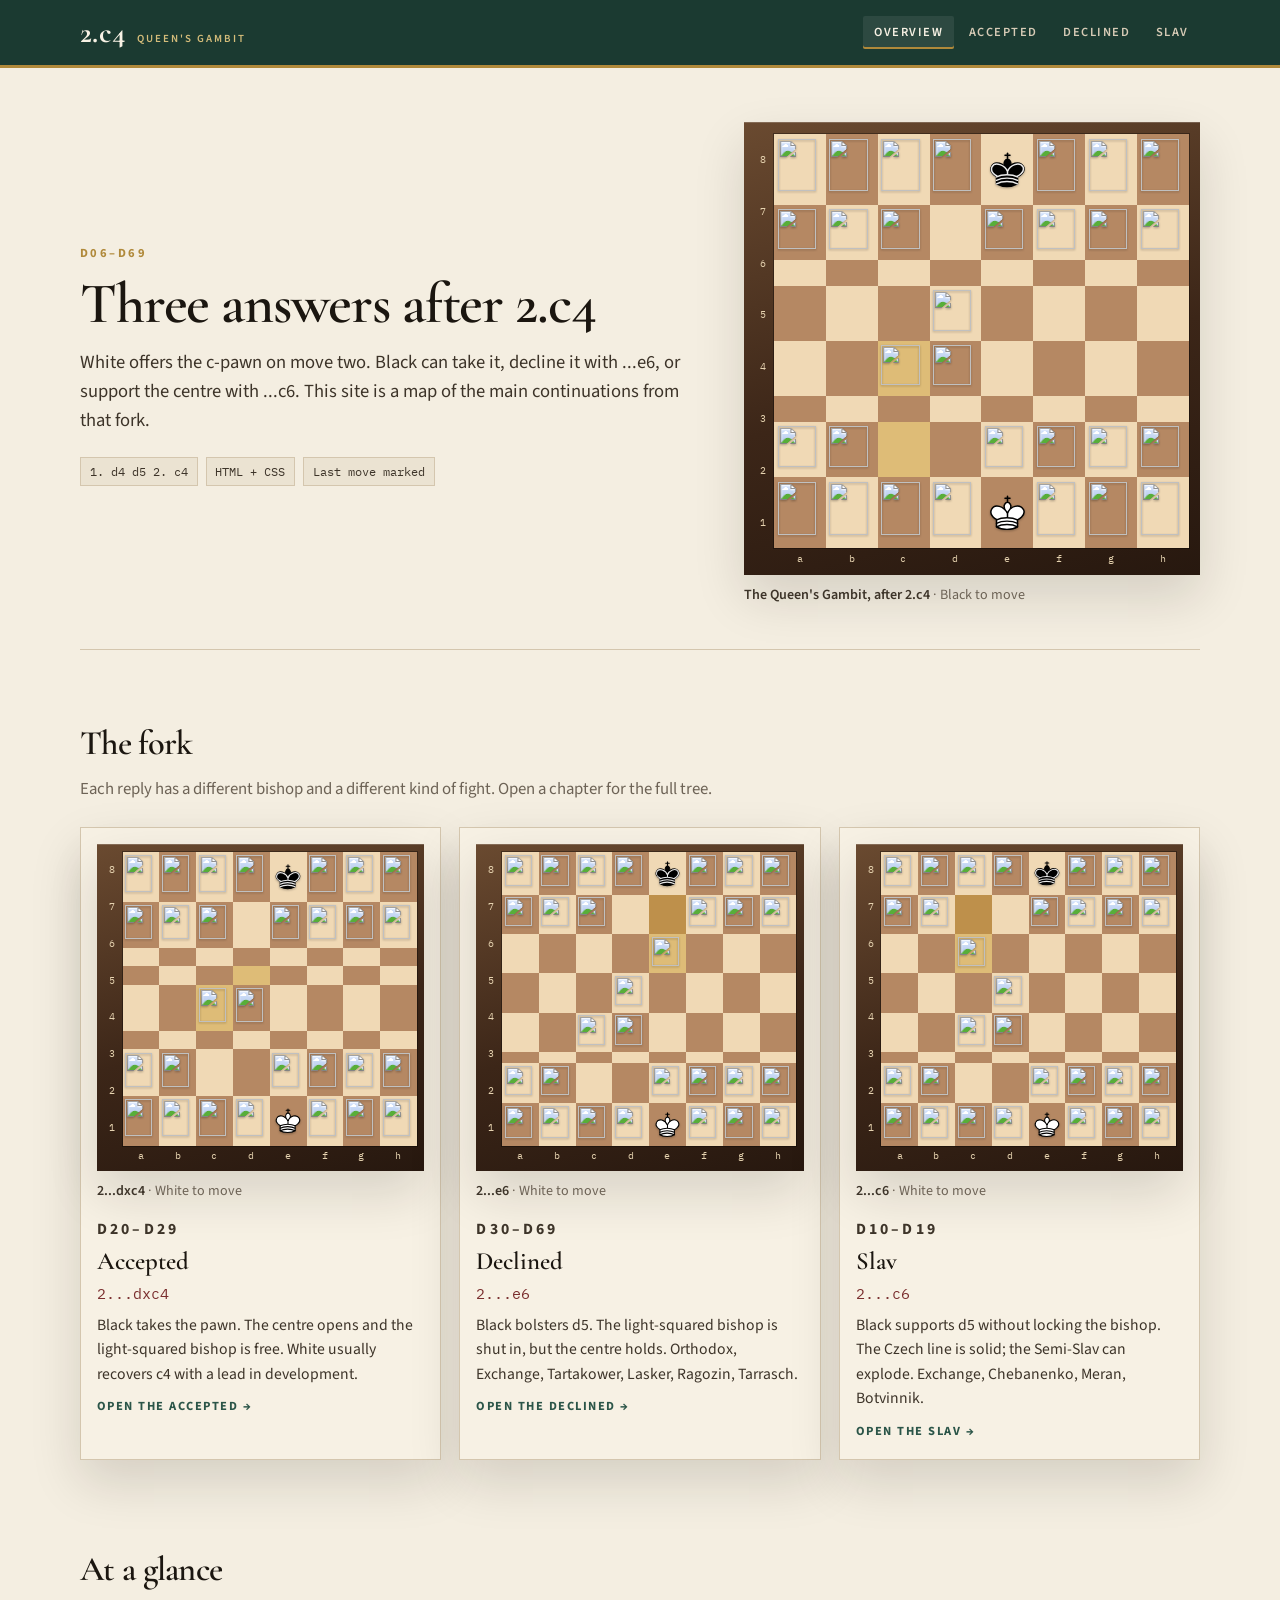
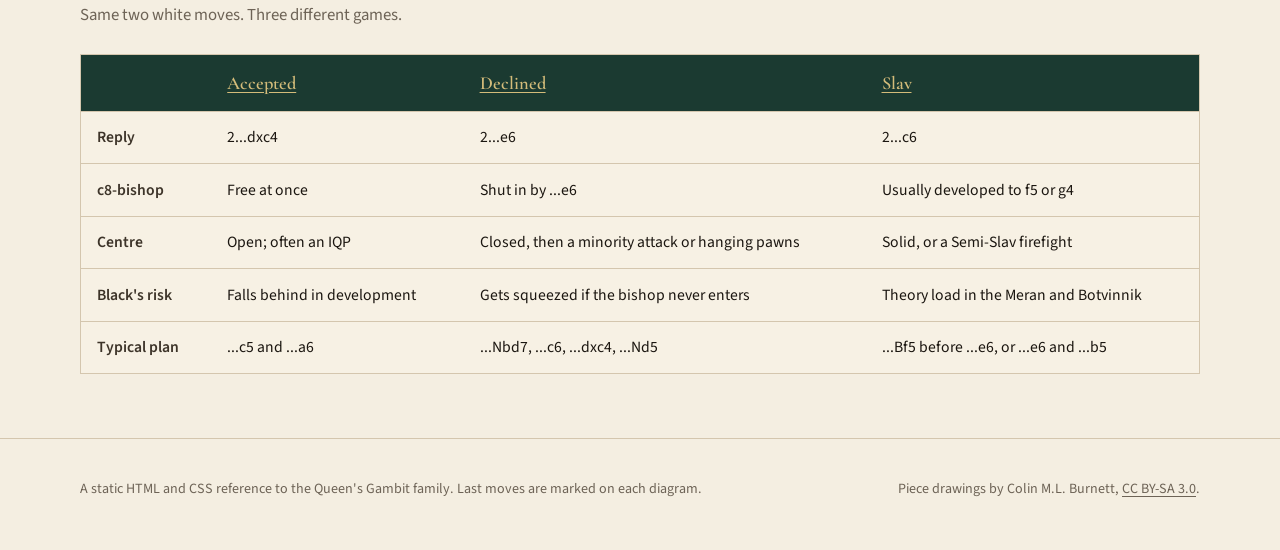
==== index.html @ 836b29c2 "Add Queen's Gambit Accepted, Declined, and Slav site Static HTML and CSS pages with played-out diagr" ====
<!DOCTYPE html>
<html lang="en">
<head>
  <meta charset="utf-8">
  <meta name="viewport" content="width=device-width, initial-scale=1">
  <title>Queen&#x27;s Gambit — Accepted, Declined, Slav</title>
  <meta name="description" content="A professional HTML and CSS reference to Queen&#x27;s Gambit Accepted, Declined, and Slav continuations.">
  <meta name="theme-color" content="#1b3a31">
  <link rel="icon" href="pieces/wN.svg" type="image/svg+xml">
  <link rel="preconnect" href="https://fonts.googleapis.com">
  <link rel="preconnect" href="https://fonts.gstatic.com" crossorigin>
  <link href="https://fonts.googleapis.com/css2?family=Cormorant+Garamond:ital,wght@0,500;0,600;0,700;1,500&family=IBM+Plex+Mono:wght@400;500&family=Source+Sans+3:ital,wght@0,400;0,500;0,600;1,400&display=swap" rel="stylesheet">
  <link rel="stylesheet" href="styles.css">
</head>
<body>
  <a class="skip" href="#main">Skip to content</a>
  <header class="site-header">
    <div class="wrap">
      <a class="wordmark" href="index.html">2.c4 <small>Queen's Gambit</small></a>
      <nav class="site-nav" aria-label="Openings"><a href="index.html" aria-current="page">Overview</a><a href="qga.html">Accepted</a><a href="qgd.html">Declined</a><a href="slav.html">Slav</a></nav>
    </div>
  </header>
  <main id="main">
    
    <div class="wrap">
      <section class="hero">
        <div>
          <p class="kicker">D06–D69</p>
          <h1>Three answers after 2.c4</h1>
          <p class="lede">White offers the c-pawn on move two. Black can take it, decline it with ...e6, or support the centre with ...c6. This site is a map of the main continuations from that fork.</p>
          <div class="meta-row">
            <span class="badge">1. d4 d5 2. c4</span>
            <span class="badge">HTML + CSS</span>
            <span class="badge">Last move marked</span>
          </div>
        </div>
        <figure class="diagram">
  <div class="board-frame">
    <div class="board-with-coords">
      <div class="ranks" aria-hidden="true"><span>8</span><span>7</span><span>6</span><span>5</span><span>4</span><span>3</span><span>2</span><span>1</span></div>
      <div class="board" role="img" aria-label="The Queen&#x27;s Gambit, after 2.c4. Black to move."><div class="sq l"><img src="pieces/bR.svg" alt=""></div><div class="sq d"><img src="pieces/bN.svg" alt=""></div><div class="sq l"><img src="pieces/bB.svg" alt=""></div><div class="sq d"><img src="pieces/bQ.svg" alt=""></div><div class="sq l"><img src="pieces/bK.svg" alt=""></div><div class="sq d"><img src="pieces/bB.svg" alt=""></div><div class="sq l"><img src="pieces/bN.svg" alt=""></div><div class="sq d"><img src="pieces/bR.svg" alt=""></div><div class="sq d"><img src="pieces/bP.svg" alt=""></div><div class="sq l"><img src="pieces/bP.svg" alt=""></div><div class="sq d"><img src="pieces/bP.svg" alt=""></div><div class="sq l"></div><div class="sq d"><img src="pieces/bP.svg" alt=""></div><div class="sq l"><img src="pieces/bP.svg" alt=""></div><div class="sq d"><img src="pieces/bP.svg" alt=""></div><div class="sq l"><img src="pieces/bP.svg" alt=""></div><div class="sq l"></div><div class="sq d"></div><div class="sq l"></div><div class="sq d"></div><div class="sq l"></div><div class="sq d"></div><div class="sq l"></div><div class="sq d"></div><div class="sq d"></div><div class="sq l"></div><div class="sq d"></div><div class="sq l"><img src="pieces/bP.svg" alt=""></div><div class="sq d"></div><div class="sq l"></div><div class="sq d"></div><div class="sq l"></div><div class="sq l"></div><div class="sq d"></div><div class="sq l last-to"><img src="pieces/wP.svg" alt=""></div><div class="sq d"><img src="pieces/wP.svg" alt=""></div><div class="sq l"></div><div class="sq d"></div><div class="sq l"></div><div class="sq d"></div><div class="sq d"></div><div class="sq l"></div><div class="sq d"></div><div class="sq l"></div><div class="sq d"></div><div class="sq l"></div><div class="sq d"></div><div class="sq l"></div><div class="sq l"><img src="pieces/wP.svg" alt=""></div><div class="sq d"><img src="pieces/wP.svg" alt=""></div><div class="sq l last-from"></div><div class="sq d"></div><div class="sq l"><img src="pieces/wP.svg" alt=""></div><div class="sq d"><img src="pieces/wP.svg" alt=""></div><div class="sq l"><img src="pieces/wP.svg" alt=""></div><div class="sq d"><img src="pieces/wP.svg" alt=""></div><div class="sq d"><img src="pieces/wR.svg" alt=""></div><div class="sq l"><img src="pieces/wN.svg" alt=""></div><div class="sq d"><img src="pieces/wB.svg" alt=""></div><div class="sq l"><img src="pieces/wQ.svg" alt=""></div><div class="sq d"><img src="pieces/wK.svg" alt=""></div><div class="sq l"><img src="pieces/wB.svg" alt=""></div><div class="sq d"><img src="pieces/wN.svg" alt=""></div><div class="sq l"><img src="pieces/wR.svg" alt=""></div></div>
      <div class="files" aria-hidden="true"><span>a</span><span>b</span><span>c</span><span>d</span><span>e</span><span>f</span><span>g</span><span>h</span></div>
    </div>
  </div>
  <figcaption><strong>The Queen&#x27;s Gambit, after 2.c4</strong> · Black to move</figcaption>
</figure>
      </section>

      <hr class="section-rule">

      <section class="section" id="fork">
        <h2>The fork</h2>
        <p class="deck">Each reply has a different bishop and a different kind of fight. Open a chapter for the full tree.</p>
        <div class="fork-grid">
          <a class="fork-card" href="qga.html">
            <figure class="diagram compact">
  <div class="board-frame">
    <div class="board-with-coords">
      <div class="ranks" aria-hidden="true"><span>8</span><span>7</span><span>6</span><span>5</span><span>4</span><span>3</span><span>2</span><span>1</span></div>
      <div class="board" role="img" aria-label="2...dxc4. White to move."><div class="sq l"><img src="pieces/bR.svg" alt=""></div><div class="sq d"><img src="pieces/bN.svg" alt=""></div><div class="sq l"><img src="pieces/bB.svg" alt=""></div><div class="sq d"><img src="pieces/bQ.svg" alt=""></div><div class="sq l"><img src="pieces/bK.svg" alt=""></div><div class="sq d"><img src="pieces/bB.svg" alt=""></div><div class="sq l"><img src="pieces/bN.svg" alt=""></div><div class="sq d"><img src="pieces/bR.svg" alt=""></div><div class="sq d"><img src="pieces/bP.svg" alt=""></div><div class="sq l"><img src="pieces/bP.svg" alt=""></div><div class="sq d"><img src="pieces/bP.svg" alt=""></div><div class="sq l"></div><div class="sq d"><img src="pieces/bP.svg" alt=""></div><div class="sq l"><img src="pieces/bP.svg" alt=""></div><div class="sq d"><img src="pieces/bP.svg" alt=""></div><div class="sq l"><img src="pieces/bP.svg" alt=""></div><div class="sq l"></div><div class="sq d"></div><div class="sq l"></div><div class="sq d"></div><div class="sq l"></div><div class="sq d"></div><div class="sq l"></div><div class="sq d"></div><div class="sq d"></div><div class="sq l"></div><div class="sq d"></div><div class="sq l last-from"></div><div class="sq d"></div><div class="sq l"></div><div class="sq d"></div><div class="sq l"></div><div class="sq l"></div><div class="sq d"></div><div class="sq l last-to"><img src="pieces/bP.svg" alt=""></div><div class="sq d"><img src="pieces/wP.svg" alt=""></div><div class="sq l"></div><div class="sq d"></div><div class="sq l"></div><div class="sq d"></div><div class="sq d"></div><div class="sq l"></div><div class="sq d"></div><div class="sq l"></div><div class="sq d"></div><div class="sq l"></div><div class="sq d"></div><div class="sq l"></div><div class="sq l"><img src="pieces/wP.svg" alt=""></div><div class="sq d"><img src="pieces/wP.svg" alt=""></div><div class="sq l"></div><div class="sq d"></div><div class="sq l"><img src="pieces/wP.svg" alt=""></div><div class="sq d"><img src="pieces/wP.svg" alt=""></div><div class="sq l"><img src="pieces/wP.svg" alt=""></div><div class="sq d"><img src="pieces/wP.svg" alt=""></div><div class="sq d"><img src="pieces/wR.svg" alt=""></div><div class="sq l"><img src="pieces/wN.svg" alt=""></div><div class="sq d"><img src="pieces/wB.svg" alt=""></div><div class="sq l"><img src="pieces/wQ.svg" alt=""></div><div class="sq d"><img src="pieces/wK.svg" alt=""></div><div class="sq l"><img src="pieces/wB.svg" alt=""></div><div class="sq d"><img src="pieces/wN.svg" alt=""></div><div class="sq l"><img src="pieces/wR.svg" alt=""></div></div>
      <div class="files" aria-hidden="true"><span>a</span><span>b</span><span>c</span><span>d</span><span>e</span><span>f</span><span>g</span><span>h</span></div>
    </div>
  </div>
  <figcaption><strong>2...dxc4</strong> · White to move</figcaption>
</figure>
            <div>
              <p class="kicker">D20–D29</p>
              <h3>Accepted</h3>
              <p class="reply">2...dxc4</p>
              <p>Black takes the pawn. The centre opens and the light-squared bishop is free. White usually recovers c4 with a lead in development.</p>
              <p class="go">Open the Accepted →</p>
            </div>
          </a>
          <a class="fork-card" href="qgd.html">
            <figure class="diagram compact">
  <div class="board-frame">
    <div class="board-with-coords">
      <div class="ranks" aria-hidden="true"><span>8</span><span>7</span><span>6</span><span>5</span><span>4</span><span>3</span><span>2</span><span>1</span></div>
      <div class="board" role="img" aria-label="2...e6. White to move."><div class="sq l"><img src="pieces/bR.svg" alt=""></div><div class="sq d"><img src="pieces/bN.svg" alt=""></div><div class="sq l"><img src="pieces/bB.svg" alt=""></div><div class="sq d"><img src="pieces/bQ.svg" alt=""></div><div class="sq l"><img src="pieces/bK.svg" alt=""></div><div class="sq d"><img src="pieces/bB.svg" alt=""></div><div class="sq l"><img src="pieces/bN.svg" alt=""></div><div class="sq d"><img src="pieces/bR.svg" alt=""></div><div class="sq d"><img src="pieces/bP.svg" alt=""></div><div class="sq l"><img src="pieces/bP.svg" alt=""></div><div class="sq d"><img src="pieces/bP.svg" alt=""></div><div class="sq l"></div><div class="sq d last-from"></div><div class="sq l"><img src="pieces/bP.svg" alt=""></div><div class="sq d"><img src="pieces/bP.svg" alt=""></div><div class="sq l"><img src="pieces/bP.svg" alt=""></div><div class="sq l"></div><div class="sq d"></div><div class="sq l"></div><div class="sq d"></div><div class="sq l last-to"><img src="pieces/bP.svg" alt=""></div><div class="sq d"></div><div class="sq l"></div><div class="sq d"></div><div class="sq d"></div><div class="sq l"></div><div class="sq d"></div><div class="sq l"><img src="pieces/bP.svg" alt=""></div><div class="sq d"></div><div class="sq l"></div><div class="sq d"></div><div class="sq l"></div><div class="sq l"></div><div class="sq d"></div><div class="sq l"><img src="pieces/wP.svg" alt=""></div><div class="sq d"><img src="pieces/wP.svg" alt=""></div><div class="sq l"></div><div class="sq d"></div><div class="sq l"></div><div class="sq d"></div><div class="sq d"></div><div class="sq l"></div><div class="sq d"></div><div class="sq l"></div><div class="sq d"></div><div class="sq l"></div><div class="sq d"></div><div class="sq l"></div><div class="sq l"><img src="pieces/wP.svg" alt=""></div><div class="sq d"><img src="pieces/wP.svg" alt=""></div><div class="sq l"></div><div class="sq d"></div><div class="sq l"><img src="pieces/wP.svg" alt=""></div><div class="sq d"><img src="pieces/wP.svg" alt=""></div><div class="sq l"><img src="pieces/wP.svg" alt=""></div><div class="sq d"><img src="pieces/wP.svg" alt=""></div><div class="sq d"><img src="pieces/wR.svg" alt=""></div><div class="sq l"><img src="pieces/wN.svg" alt=""></div><div class="sq d"><img src="pieces/wB.svg" alt=""></div><div class="sq l"><img src="pieces/wQ.svg" alt=""></div><div class="sq d"><img src="pieces/wK.svg" alt=""></div><div class="sq l"><img src="pieces/wB.svg" alt=""></div><div class="sq d"><img src="pieces/wN.svg" alt=""></div><div class="sq l"><img src="pieces/wR.svg" alt=""></div></div>
      <div class="files" aria-hidden="true"><span>a</span><span>b</span><span>c</span><span>d</span><span>e</span><span>f</span><span>g</span><span>h</span></div>
    </div>
  </div>
  <figcaption><strong>2...e6</strong> · White to move</figcaption>
</figure>
            <div>
              <p class="kicker">D30–D69</p>
              <h3>Declined</h3>
              <p class="reply">2...e6</p>
              <p>Black bolsters d5. The light-squared bishop is shut in, but the centre holds. Orthodox, Exchange, Tartakower, Lasker, Ragozin, Tarrasch.</p>
              <p class="go">Open the Declined →</p>
            </div>
          </a>
          <a class="fork-card" href="slav.html">
            <figure class="diagram compact">
  <div class="board-frame">
    <div class="board-with-coords">
      <div class="ranks" aria-hidden="true"><span>8</span><span>7</span><span>6</span><span>5</span><span>4</span><span>3</span><span>2</span><span>1</span></div>
      <div class="board" role="img" aria-label="2...c6. White to move."><div class="sq l"><img src="pieces/bR.svg" alt=""></div><div class="sq d"><img src="pieces/bN.svg" alt=""></div><div class="sq l"><img src="pieces/bB.svg" alt=""></div><div class="sq d"><img src="pieces/bQ.svg" alt=""></div><div class="sq l"><img src="pieces/bK.svg" alt=""></div><div class="sq d"><img src="pieces/bB.svg" alt=""></div><div class="sq l"><img src="pieces/bN.svg" alt=""></div><div class="sq d"><img src="pieces/bR.svg" alt=""></div><div class="sq d"><img src="pieces/bP.svg" alt=""></div><div class="sq l"><img src="pieces/bP.svg" alt=""></div><div class="sq d last-from"></div><div class="sq l"></div><div class="sq d"><img src="pieces/bP.svg" alt=""></div><div class="sq l"><img src="pieces/bP.svg" alt=""></div><div class="sq d"><img src="pieces/bP.svg" alt=""></div><div class="sq l"><img src="pieces/bP.svg" alt=""></div><div class="sq l"></div><div class="sq d"></div><div class="sq l last-to"><img src="pieces/bP.svg" alt=""></div><div class="sq d"></div><div class="sq l"></div><div class="sq d"></div><div class="sq l"></div><div class="sq d"></div><div class="sq d"></div><div class="sq l"></div><div class="sq d"></div><div class="sq l"><img src="pieces/bP.svg" alt=""></div><div class="sq d"></div><div class="sq l"></div><div class="sq d"></div><div class="sq l"></div><div class="sq l"></div><div class="sq d"></div><div class="sq l"><img src="pieces/wP.svg" alt=""></div><div class="sq d"><img src="pieces/wP.svg" alt=""></div><div class="sq l"></div><div class="sq d"></div><div class="sq l"></div><div class="sq d"></div><div class="sq d"></div><div class="sq l"></div><div class="sq d"></div><div class="sq l"></div><div class="sq d"></div><div class="sq l"></div><div class="sq d"></div><div class="sq l"></div><div class="sq l"><img src="pieces/wP.svg" alt=""></div><div class="sq d"><img src="pieces/wP.svg" alt=""></div><div class="sq l"></div><div class="sq d"></div><div class="sq l"><img src="pieces/wP.svg" alt=""></div><div class="sq d"><img src="pieces/wP.svg" alt=""></div><div class="sq l"><img src="pieces/wP.svg" alt=""></div><div class="sq d"><img src="pieces/wP.svg" alt=""></div><div class="sq d"><img src="pieces/wR.svg" alt=""></div><div class="sq l"><img src="pieces/wN.svg" alt=""></div><div class="sq d"><img src="pieces/wB.svg" alt=""></div><div class="sq l"><img src="pieces/wQ.svg" alt=""></div><div class="sq d"><img src="pieces/wK.svg" alt=""></div><div class="sq l"><img src="pieces/wB.svg" alt=""></div><div class="sq d"><img src="pieces/wN.svg" alt=""></div><div class="sq l"><img src="pieces/wR.svg" alt=""></div></div>
      <div class="files" aria-hidden="true"><span>a</span><span>b</span><span>c</span><span>d</span><span>e</span><span>f</span><span>g</span><span>h</span></div>
    </div>
  </div>
  <figcaption><strong>2...c6</strong> · White to move</figcaption>
</figure>
            <div>
              <p class="kicker">D10–D19</p>
              <h3>Slav</h3>
              <p class="reply">2...c6</p>
              <p>Black supports d5 without locking the bishop. The Czech line is solid; the Semi-Slav can explode. Exchange, Chebanenko, Meran, Botvinnik.</p>
              <p class="go">Open the Slav →</p>
            </div>
          </a>
        </div>
      </section>

      <section class="section" id="compare">
        <h2>At a glance</h2>
        <p class="deck">Same two white moves. Three different games.</p>
        <div style="overflow-x:auto">
          <table class="compare">
            <thead>
              <tr>
                <th></th>
                <th><a href="qga.html">Accepted</a></th>
                <th><a href="qgd.html">Declined</a></th>
                <th><a href="slav.html">Slav</a></th>
              </tr>
            </thead>
            <tbody>
              <tr>
                <td>Reply</td>
                <td>2...dxc4</td>
                <td>2...e6</td>
                <td>2...c6</td>
              </tr>
              <tr>
                <td>c8-bishop</td>
                <td>Free at once</td>
                <td>Shut in by ...e6</td>
                <td>Usually developed to f5 or g4</td>
              </tr>
              <tr>
                <td>Centre</td>
                <td>Open; often an IQP</td>
                <td>Closed, then a minority attack or hanging pawns</td>
                <td>Solid, or a Semi-Slav firefight</td>
              </tr>
              <tr>
                <td>Black's risk</td>
                <td>Falls behind in development</td>
                <td>Gets squeezed if the bishop never enters</td>
                <td>Theory load in the Meran and Botvinnik</td>
              </tr>
              <tr>
                <td>Typical plan</td>
                <td>...c5 and ...a6</td>
                <td>...Nbd7, ...c6, ...dxc4, ...Nd5</td>
                <td>...Bf5 before ...e6, or ...e6 and ...b5</td>
              </tr>
            </tbody>
          </table>
        </div>
      </section>
    </div>
    
  </main>
  <footer class="site-footer">
    <div class="wrap">
      <p>A static HTML and CSS reference to the Queen's Gambit family. Last moves are marked on each diagram.</p>
      <p>Piece drawings by Colin M.L. Burnett, <a href="https://creativecommons.org/licenses/by-sa/3.0/">CC BY-SA 3.0</a>.</p>
    </div>
  </footer>
</body>
</html>
---- styles.css ----
:root {
  --paper: #f4eee1;
  --paper-2: #ebe3d2;
  --paper-3: #e2d6c0;
  --ink: #1b1610;
  --ink-2: #3d3429;
  --muted: #6d6356;
  --line: #d4c6ae;
  --forest: #1b3a31;
  --forest-2: #2b5548;
  --gold: #b0893a;
  --gold-2: #d4bc7a;
  --cream: #f7f1e4;
  --crimson: #7a2e2e;
  --board-light: #f0d9b5;
  --board-dark: #b58863;
  --last: rgba(201, 152, 46, 0.46);
  --frame: #3a2618;
  --shadow: 0 22px 48px rgba(27, 22, 16, 0.14);
  --serif: "Cormorant Garamond", "Iowan Old Style", Palatino, Georgia, serif;
  --sans: "Source Sans 3", "Segoe UI", system-ui, sans-serif;
  --mono: "IBM Plex Mono", ui-monospace, monospace;
  --header-h: 4.25rem;
}

*,
*::before,
*::after { box-sizing: border-box; }

html {
  scroll-behavior: smooth;
  overflow-x: clip;
}

body {
  margin: 0;
  max-width: 100%;
  overflow-x: clip;
  color: var(--ink);
  background:
    radial-gradient(1200px 500px at 10% -10%, rgba(176, 137, 58, 0.08), transparent 50%),
    var(--paper);
  font-family: var(--sans);
  font-size: 1.05rem;
  line-height: 1.55;
}

img { max-width: 100%; display: block; }

a {
  color: var(--forest-2);
  text-underline-offset: 0.18em;
}

a:hover { color: var(--crimson); }

:focus-visible {
  outline: 2px solid var(--gold);
  outline-offset: 3px;
}

.skip {
  position: absolute;
  left: 0.75rem;
  top: -3rem;
  background: var(--gold);
  color: var(--ink);
  padding: 0.5rem 0.8rem;
  z-index: 40;
}
.skip:focus { top: 0.75rem; }

.wrap {
  width: calc(100% - 2rem);
  max-width: 1120px;
  margin-inline: auto;
}

/* Header */

.site-header {
  position: sticky;
  top: 0;
  z-index: 30;
  height: var(--header-h);
  background: var(--forest);
  color: var(--cream);
  border-bottom: 3px solid var(--gold);
}

.site-header .wrap {
  height: 100%;
  display: flex;
  align-items: center;
  justify-content: space-between;
  gap: 1.5rem;
}

.wordmark {
  display: flex;
  align-items: baseline;
  gap: 0.7rem;
  color: inherit;
  text-decoration: none;
  font-family: var(--serif);
  font-weight: 700;
  font-size: 1.85rem;
  letter-spacing: 0.01em;
  line-height: 1;
}

.wordmark:hover { color: var(--gold-2); }

.wordmark small {
  font-family: var(--sans);
  font-weight: 600;
  font-size: 0.68rem;
  letter-spacing: 0.18em;
  text-transform: uppercase;
  color: var(--gold-2);
}

.site-nav {
  display: flex;
  flex-wrap: wrap;
  justify-content: flex-end;
  gap: 0.15rem 0.2rem;
}

.site-nav a {
  color: #d7cbb6;
  text-decoration: none;
  font-size: 0.78rem;
  font-weight: 600;
  letter-spacing: 0.12em;
  text-transform: uppercase;
  padding: 0.45rem 0.7rem;
  border-radius: 2px;
}

.site-nav a:hover,
.site-nav a[aria-current="page"] {
  color: var(--cream);
  background: rgba(255, 255, 255, 0.08);
}

.site-nav a[aria-current="page"] {
  box-shadow: inset 0 -2px 0 var(--gold);
}

/* Hero */

.hero {
  display: grid;
  grid-template-columns: 1.15fr 0.85fr;
  gap: 3rem;
  align-items: center;
  padding: 3.4rem 0 2.6rem;
}

.hero > * { min-width: 0; }

.kicker {
  margin: 0 0 0.7rem;
  font-size: 0.78rem;
  font-weight: 700;
  letter-spacing: 0.2em;
  text-transform: uppercase;
  color: var(--gold);
}

.hero h1,
.page-head h1 {
  margin: 0 0 0.85rem;
  font-family: var(--serif);
  font-weight: 600;
  font-size: clamp(2.15rem, 6vw, 3.6rem);
  line-height: 1.05;
  letter-spacing: -0.02em;
  overflow-wrap: break-word;
  max-width: 100%;
}

.lede {
  margin: 0 0 1.4rem;
  max-width: min(38rem, 100%);
  font-size: 1.16rem;
  color: var(--ink-2);
}

.meta-row {
  display: flex;
  flex-wrap: wrap;
  gap: 0.5rem;
}

.badge {
  display: inline-flex;
  align-items: center;
  gap: 0.35rem;
  padding: 0.22rem 0.55rem;
  border: 1px solid var(--line);
  background: var(--paper-2);
  font-family: var(--mono);
  font-size: 0.78rem;
  color: var(--ink-2);
}

/* Page heading */

.page-head {
  padding: 2.4rem 0 0.4rem;
}

.crumb {
  margin: 0 0 0.8rem;
  font-size: 0.88rem;
  color: var(--muted);
}

.crumb a { color: inherit; }

/* Fork cards */

.section {
  padding: 2.2rem 0 3rem;
  scroll-margin-top: calc(var(--header-h) + 0.8rem);
}

.section-rule {
  border: 0;
  border-top: 1px solid var(--line);
  margin: 0 0 2rem;
}

.section h2 {
  margin: 0 0 0.35rem;
  font-family: var(--serif);
  font-size: 2.15rem;
  font-weight: 600;
  letter-spacing: -0.02em;
}

.section .deck {
  margin: 0 0 1.6rem;
  color: var(--muted);
  max-width: 40rem;
}

.fork-grid {
  display: grid;
  grid-template-columns: repeat(3, 1fr);
  gap: 1.15rem;
}

.fork-card {
  display: flex;
  flex-direction: column;
  gap: 0.9rem;
  padding: 1rem 1rem 1.15rem;
  background: var(--cream);
  border: 1px solid var(--line);
  box-shadow: var(--shadow);
  text-decoration: none;
  color: inherit;
  min-height: 100%;
  transition: border-color 0.15s ease, transform 0.15s ease;
}

.fork-card:hover {
  border-color: var(--gold);
  transform: translateY(-2px);
}

.fork-card h3 {
  margin: 0;
  font-family: var(--serif);
  font-size: 1.55rem;
  font-weight: 600;
}

.fork-card .reply {
  margin: 0.15rem 0 0.45rem;
  font-family: var(--mono);
  font-size: 0.95rem;
  color: var(--crimson);
}

.fork-card p {
  margin: 0;
  color: var(--ink-2);
  font-size: 0.98rem;
}

.fork-card .go {
  margin-top: auto;
  padding-top: 0.7rem;
  font-size: 0.78rem;
  font-weight: 700;
  letter-spacing: 0.12em;
  text-transform: uppercase;
  color: var(--forest-2);
}

/* Compare */

.compare {
  width: 100%;
  border-collapse: collapse;
  font-size: 0.98rem;
  background: var(--cream);
  border: 1px solid var(--line);
}

.compare th,
.compare td {
  text-align: left;
  vertical-align: top;
  padding: 0.85rem 1rem;
  border-bottom: 1px solid var(--line);
}

.compare th {
  font-family: var(--serif);
  font-size: 1.15rem;
  font-weight: 600;
  background: var(--forest);
  color: var(--cream);
}

.compare td:first-child {
  font-weight: 600;
  color: var(--ink-2);
  white-space: nowrap;
}

.compare tr:last-child td { border-bottom: 0; }

.compare a { color: var(--gold-2); }

/* Boards */

.diagram {
  margin: 0;
  max-width: 100%;
}

.diagram.compact .board-frame { padding: 0.45rem; }

.board-frame {
  background:
    linear-gradient(165deg, #6a4a30, #3c2618 55%, #27180f);
  padding: 0.7rem 0.7rem 0.55rem;
  box-shadow: var(--shadow), inset 0 1px 0 rgba(255, 255, 255, 0.18);
}

.board-with-coords {
  display: grid;
  grid-template-columns: 0.95rem 1fr;
  grid-template-rows: 1fr 0.95rem;
  gap: 0.15rem 0.2rem;
}

.ranks,
.files {
  display: grid;
  color: #e6d3b0;
  font-family: var(--mono);
  font-size: 0.62rem;
  letter-spacing: 0.04em;
  user-select: none;
}

.ranks {
  grid-column: 1;
  grid-row: 1;
  grid-template-rows: repeat(8, 1fr);
  align-items: center;
  justify-items: center;
}

.files {
  grid-column: 2;
  grid-row: 2;
  grid-template-columns: repeat(8, 1fr);
  justify-items: center;
}

.board {
  grid-column: 2;
  grid-row: 1;
  display: grid;
  grid-template-columns: repeat(8, 1fr);
  aspect-ratio: 1;
  outline: 1px solid rgba(0, 0, 0, 0.35);
}

.sq {
  display: grid;
  place-items: center;
  position: relative;
}

.sq.l { background: var(--board-light); }
.sq.d { background: var(--board-dark); }

.sq.last-from::after,
.sq.last-to::after {
  content: "";
  position: absolute;
  inset: 0;
  background: var(--last);
  pointer-events: none;
}

.sq img {
  width: 86%;
  height: 86%;
  position: relative;
  z-index: 1;
  filter: drop-shadow(0 1px 1px rgba(0, 0, 0, 0.28));
}

.diagram figcaption {
  margin: 0.65rem 0 0;
  font-size: 0.88rem;
  color: var(--muted);
}

.diagram figcaption strong {
  color: var(--ink-2);
  font-weight: 600;
}

/* Explorer */

.explorer {
  position: relative;
}

.exp-input {
  position: absolute;
  opacity: 0;
  pointer-events: none;
}

.exp-tabs {
  display: flex;
  flex-wrap: wrap;
  gap: 0.4rem;
  padding-bottom: 1rem;
  border-bottom: 1px solid var(--line);
}

.exp-tab {
  cursor: pointer;
  padding: 0.55rem 0.85rem 0.5rem;
  border: 1px solid var(--line);
  background: var(--cream);
  color: var(--ink-2);
  font-family: var(--sans);
  font-size: 0.92rem;
  font-weight: 600;
  line-height: 1.2;
}

.exp-tab small {
  display: block;
  margin-top: 0.12rem;
  font-family: var(--mono);
  font-size: 0.7rem;
  font-weight: 500;
  color: var(--muted);
}

.exp-panel {
  display: none;
  grid-template-columns: minmax(250px, 320px) 1fr;
  gap: 2rem;
  align-items: start;
  padding: 1.6rem 0 0.4rem;
}

.line-copy h3 {
  margin: 0 0 0.35rem;
  font-family: var(--serif);
  font-size: 1.85rem;
  font-weight: 600;
}

.eco {
  margin: 0 0 0.9rem;
  font-family: var(--mono);
  font-size: 0.8rem;
  color: var(--muted);
}

.moves {
  margin: 0 0 1rem;
  padding: 0.8rem 0.9rem;
  background: var(--paper-2);
  border-left: 3px solid var(--gold);
  font-family: var(--mono);
  font-size: 0.92rem;
  line-height: 1.7;
  color: var(--ink);
}

.moves .n {
  color: var(--muted);
  font-weight: 500;
}

.moves .last {
  background: rgba(176, 137, 58, 0.28);
  box-shadow: 0 0 0 3px rgba(176, 137, 58, 0.28);
  font-weight: 600;
}

.idea {
  margin: 0 0 1.1rem;
  color: var(--ink-2);
}

.plans {
  display: grid;
  grid-template-columns: 1fr 1fr;
  gap: 0.85rem;
  margin: 0 0 1.2rem;
}

.plan {
  background: var(--cream);
  border: 1px solid var(--line);
  padding: 0.8rem 0.9rem 0.7rem;
}

.plan h4 {
  margin: 0 0 0.45rem;
  font-size: 0.72rem;
  letter-spacing: 0.16em;
  text-transform: uppercase;
}

.plan.white { border-top: 3px solid var(--forest-2); }
.plan.black { border-top: 3px solid var(--crimson); }

.plan ul {
  margin: 0;
  padding: 0 0 0 1.1rem;
  color: var(--ink-2);
  font-size: 0.95rem;
}

.plan li + li { margin-top: 0.28rem; }

.branches {
  margin: 0;
  padding: 0;
  list-style: none;
}

.branches li {
  display: grid;
  grid-template-columns: minmax(7.5rem, 32%) 1fr;
  gap: 0.8rem;
  padding: 0.65rem 0;
  border-top: 1px solid var(--line);
  font-size: 0.95rem;
}

.branches .mv {
  font-family: var(--mono);
  font-size: 0.84rem;
  color: var(--forest);
  font-weight: 500;
}

/* Tree on overview */

.tree {
  display: grid;
  gap: 0.65rem;
  margin: 0;
  padding: 0;
  list-style: none;
}

.tree > li {
  display: grid;
  grid-template-columns: 9.5rem 1fr;
  gap: 1rem;
  padding: 0.85rem 1rem;
  background: var(--cream);
  border: 1px solid var(--line);
}

.tree .mv {
  font-family: var(--mono);
  font-size: 0.9rem;
  color: var(--crimson);
}

.tree strong {
  font-family: var(--serif);
  font-size: 1.2rem;
  font-weight: 600;
}

.tree p {
  margin: 0.2rem 0 0;
  color: var(--ink-2);
  font-size: 0.95rem;
}

/* Footer */

.site-footer {
  margin-top: 1rem;
  padding: 1.6rem 0 2.2rem;
  border-top: 1px solid var(--line);
  color: var(--muted);
  font-size: 0.88rem;
}

.site-footer .wrap {
  display: flex;
  justify-content: space-between;
  gap: 1rem;
  flex-wrap: wrap;
}

.site-footer a { color: inherit; }

/* Print: show every line */

@media print {
  body { background: white; }
  .site-header,
  .skip,
  .site-nav,
  .fork-card .go { display: none !important; }
  .exp-panel {
    display: grid !important;
    break-inside: avoid;
    page-break-inside: avoid;
  }
  .hero,
  .fork-grid,
  .page-head { break-inside: avoid; }
}

@media (max-width: 900px) {
  .hero,
  .exp-panel,
  .fork-grid,
  .plans,
  .tree > li,
  .branches li {
    grid-template-columns: 1fr;
  }

  .hero { gap: 1.6rem; padding-top: 2rem; }
  .exp-panel { gap: 1.2rem; }
  .diagram { width: min(360px, 100%); }
}

@media (max-width: 640px) {
  .site-header { height: auto; }
  .site-header .wrap {
    flex-direction: column;
    align-items: flex-start;
    padding: 0.7rem 0 0.55rem;
    gap: 0.35rem;
  }
  .site-nav { width: 100%; justify-content: flex-start; }
  .wordmark { font-size: 1.55rem; }
  .hero h1,
  .page-head h1 { font-size: 1.85rem; line-height: 1.12; }
  .lede { font-size: 1.02rem; }
  .compare { font-size: 0.88rem; }
  .compare th,
  .compare td { padding: 0.6rem 0.55rem; }
}

@media (prefers-reduced-motion: reduce) {
  html { scroll-behavior: auto; }
  .fork-card:hover { transform: none; }
}
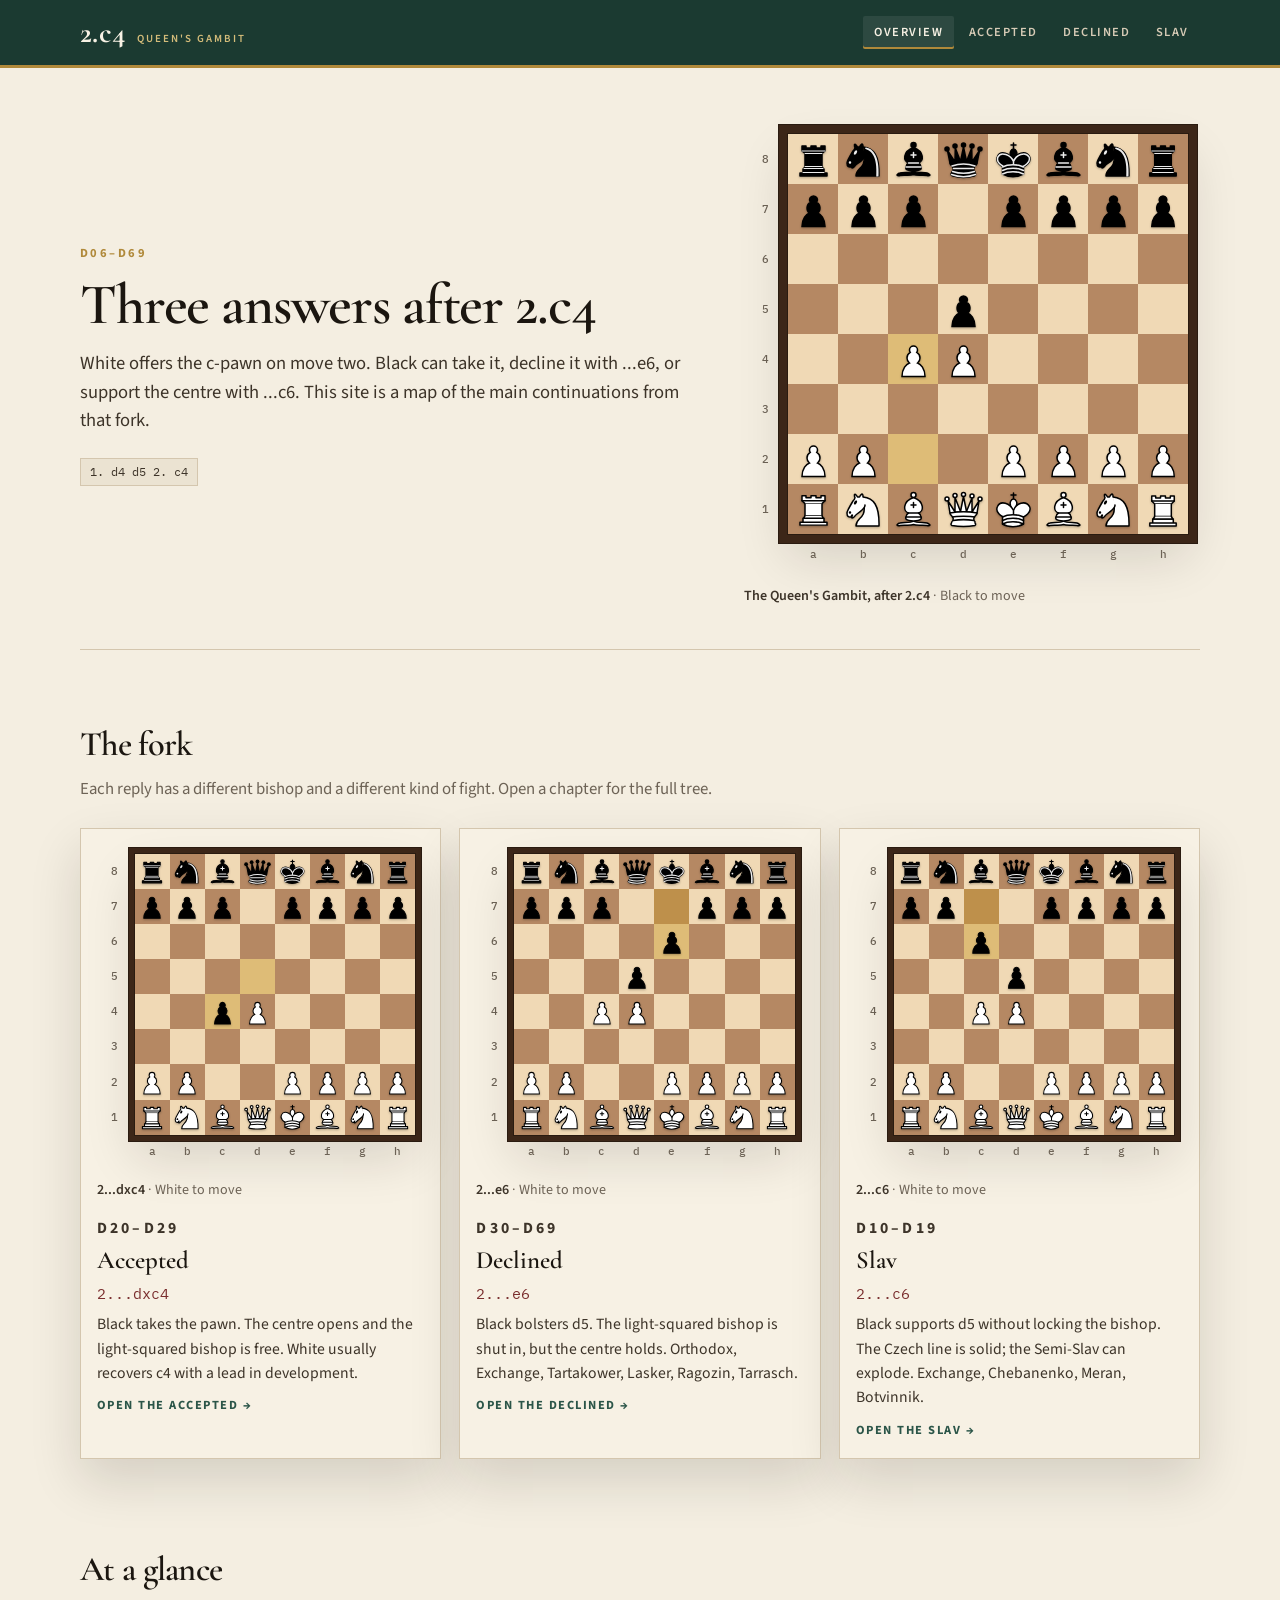
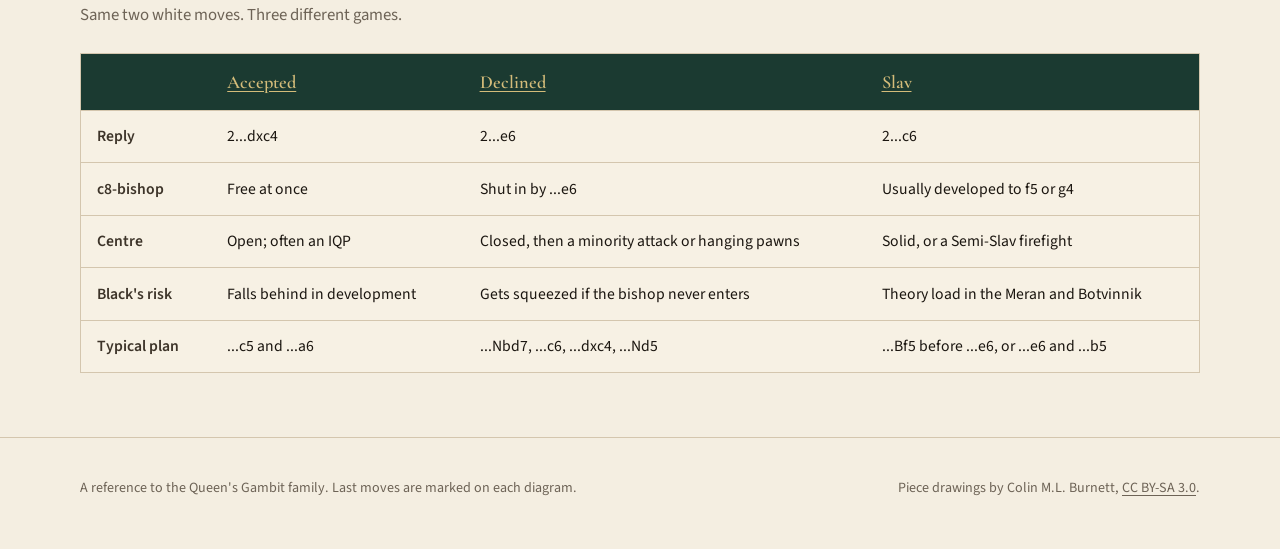
==== commit 0f5bd6c6: "Fix board geometry and drop extra badges Lock an 8x8 grid, even wood frame, coordinates in the margi" ====
--- a/index.html
+++ b/index.html
@@ -30,17 +30,13 @@
           <p class="lede">White offers the c-pawn on move two. Black can take it, decline it with ...e6, or support the centre with ...c6. This site is a map of the main continuations from that fork.</p>
           <div class="meta-row">
             <span class="badge">1. d4 d5 2. c4</span>
-            <span class="badge">HTML + CSS</span>
-            <span class="badge">Last move marked</span>
           </div>
         </div>
         <figure class="diagram">
-  <div class="board-frame">
-    <div class="board-with-coords">
-      <div class="ranks" aria-hidden="true"><span>8</span><span>7</span><span>6</span><span>5</span><span>4</span><span>3</span><span>2</span><span>1</span></div>
-      <div class="board" role="img" aria-label="The Queen&#x27;s Gambit, after 2.c4. Black to move."><div class="sq l"><img src="pieces/bR.svg" alt=""></div><div class="sq d"><img src="pieces/bN.svg" alt=""></div><div class="sq l"><img src="pieces/bB.svg" alt=""></div><div class="sq d"><img src="pieces/bQ.svg" alt=""></div><div class="sq l"><img src="pieces/bK.svg" alt=""></div><div class="sq d"><img src="pieces/bB.svg" alt=""></div><div class="sq l"><img src="pieces/bN.svg" alt=""></div><div class="sq d"><img src="pieces/bR.svg" alt=""></div><div class="sq d"><img src="pieces/bP.svg" alt=""></div><div class="sq l"><img src="pieces/bP.svg" alt=""></div><div class="sq d"><img src="pieces/bP.svg" alt=""></div><div class="sq l"></div><div class="sq d"><img src="pieces/bP.svg" alt=""></div><div class="sq l"><img src="pieces/bP.svg" alt=""></div><div class="sq d"><img src="pieces/bP.svg" alt=""></div><div class="sq l"><img src="pieces/bP.svg" alt=""></div><div class="sq l"></div><div class="sq d"></div><div class="sq l"></div><div class="sq d"></div><div class="sq l"></div><div class="sq d"></div><div class="sq l"></div><div class="sq d"></div><div class="sq d"></div><div class="sq l"></div><div class="sq d"></div><div class="sq l"><img src="pieces/bP.svg" alt=""></div><div class="sq d"></div><div class="sq l"></div><div class="sq d"></div><div class="sq l"></div><div class="sq l"></div><div class="sq d"></div><div class="sq l last-to"><img src="pieces/wP.svg" alt=""></div><div class="sq d"><img src="pieces/wP.svg" alt=""></div><div class="sq l"></div><div class="sq d"></div><div class="sq l"></div><div class="sq d"></div><div class="sq d"></div><div class="sq l"></div><div class="sq d"></div><div class="sq l"></div><div class="sq d"></div><div class="sq l"></div><div class="sq d"></div><div class="sq l"></div><div class="sq l"><img src="pieces/wP.svg" alt=""></div><div class="sq d"><img src="pieces/wP.svg" alt=""></div><div class="sq l last-from"></div><div class="sq d"></div><div class="sq l"><img src="pieces/wP.svg" alt=""></div><div class="sq d"><img src="pieces/wP.svg" alt=""></div><div class="sq l"><img src="pieces/wP.svg" alt=""></div><div class="sq d"><img src="pieces/wP.svg" alt=""></div><div class="sq d"><img src="pieces/wR.svg" alt=""></div><div class="sq l"><img src="pieces/wN.svg" alt=""></div><div class="sq d"><img src="pieces/wB.svg" alt=""></div><div class="sq l"><img src="pieces/wQ.svg" alt=""></div><div class="sq d"><img src="pieces/wK.svg" alt=""></div><div class="sq l"><img src="pieces/wB.svg" alt=""></div><div class="sq d"><img src="pieces/wN.svg" alt=""></div><div class="sq l"><img src="pieces/wR.svg" alt=""></div></div>
-      <div class="files" aria-hidden="true"><span>a</span><span>b</span><span>c</span><span>d</span><span>e</span><span>f</span><span>g</span><span>h</span></div>
-    </div>
+  <div class="diagram-inner">
+    <div class="ranks" aria-hidden="true"><span>8</span><span>7</span><span>6</span><span>5</span><span>4</span><span>3</span><span>2</span><span>1</span></div>
+    <div class="board" role="img" aria-label="The Queen&#x27;s Gambit, after 2.c4. Black to move."><div class="sq l"><img src="pieces/bR.svg" alt=""></div><div class="sq d"><img src="pieces/bN.svg" alt=""></div><div class="sq l"><img src="pieces/bB.svg" alt=""></div><div class="sq d"><img src="pieces/bQ.svg" alt=""></div><div class="sq l"><img src="pieces/bK.svg" alt=""></div><div class="sq d"><img src="pieces/bB.svg" alt=""></div><div class="sq l"><img src="pieces/bN.svg" alt=""></div><div class="sq d"><img src="pieces/bR.svg" alt=""></div><div class="sq d"><img src="pieces/bP.svg" alt=""></div><div class="sq l"><img src="pieces/bP.svg" alt=""></div><div class="sq d"><img src="pieces/bP.svg" alt=""></div><div class="sq l"></div><div class="sq d"><img src="pieces/bP.svg" alt=""></div><div class="sq l"><img src="pieces/bP.svg" alt=""></div><div class="sq d"><img src="pieces/bP.svg" alt=""></div><div class="sq l"><img src="pieces/bP.svg" alt=""></div><div class="sq l"></div><div class="sq d"></div><div class="sq l"></div><div class="sq d"></div><div class="sq l"></div><div class="sq d"></div><div class="sq l"></div><div class="sq d"></div><div class="sq d"></div><div class="sq l"></div><div class="sq d"></div><div class="sq l"><img src="pieces/bP.svg" alt=""></div><div class="sq d"></div><div class="sq l"></div><div class="sq d"></div><div class="sq l"></div><div class="sq l"></div><div class="sq d"></div><div class="sq l last-to"><img src="pieces/wP.svg" alt=""></div><div class="sq d"><img src="pieces/wP.svg" alt=""></div><div class="sq l"></div><div class="sq d"></div><div class="sq l"></div><div class="sq d"></div><div class="sq d"></div><div class="sq l"></div><div class="sq d"></div><div class="sq l"></div><div class="sq d"></div><div class="sq l"></div><div class="sq d"></div><div class="sq l"></div><div class="sq l"><img src="pieces/wP.svg" alt=""></div><div class="sq d"><img src="pieces/wP.svg" alt=""></div><div class="sq l last-from"></div><div class="sq d"></div><div class="sq l"><img src="pieces/wP.svg" alt=""></div><div class="sq d"><img src="pieces/wP.svg" alt=""></div><div class="sq l"><img src="pieces/wP.svg" alt=""></div><div class="sq d"><img src="pieces/wP.svg" alt=""></div><div class="sq d"><img src="pieces/wR.svg" alt=""></div><div class="sq l"><img src="pieces/wN.svg" alt=""></div><div class="sq d"><img src="pieces/wB.svg" alt=""></div><div class="sq l"><img src="pieces/wQ.svg" alt=""></div><div class="sq d"><img src="pieces/wK.svg" alt=""></div><div class="sq l"><img src="pieces/wB.svg" alt=""></div><div class="sq d"><img src="pieces/wN.svg" alt=""></div><div class="sq l"><img src="pieces/wR.svg" alt=""></div></div>
+    <div class="files" aria-hidden="true"><span>a</span><span>b</span><span>c</span><span>d</span><span>e</span><span>f</span><span>g</span><span>h</span></div>
   </div>
   <figcaption><strong>The Queen&#x27;s Gambit, after 2.c4</strong> · Black to move</figcaption>
 </figure>
@@ -54,12 +50,10 @@
         <div class="fork-grid">
           <a class="fork-card" href="qga.html">
             <figure class="diagram compact">
-  <div class="board-frame">
-    <div class="board-with-coords">
-      <div class="ranks" aria-hidden="true"><span>8</span><span>7</span><span>6</span><span>5</span><span>4</span><span>3</span><span>2</span><span>1</span></div>
-      <div class="board" role="img" aria-label="2...dxc4. White to move."><div class="sq l"><img src="pieces/bR.svg" alt=""></div><div class="sq d"><img src="pieces/bN.svg" alt=""></div><div class="sq l"><img src="pieces/bB.svg" alt=""></div><div class="sq d"><img src="pieces/bQ.svg" alt=""></div><div class="sq l"><img src="pieces/bK.svg" alt=""></div><div class="sq d"><img src="pieces/bB.svg" alt=""></div><div class="sq l"><img src="pieces/bN.svg" alt=""></div><div class="sq d"><img src="pieces/bR.svg" alt=""></div><div class="sq d"><img src="pieces/bP.svg" alt=""></div><div class="sq l"><img src="pieces/bP.svg" alt=""></div><div class="sq d"><img src="pieces/bP.svg" alt=""></div><div class="sq l"></div><div class="sq d"><img src="pieces/bP.svg" alt=""></div><div class="sq l"><img src="pieces/bP.svg" alt=""></div><div class="sq d"><img src="pieces/bP.svg" alt=""></div><div class="sq l"><img src="pieces/bP.svg" alt=""></div><div class="sq l"></div><div class="sq d"></div><div class="sq l"></div><div class="sq d"></div><div class="sq l"></div><div class="sq d"></div><div class="sq l"></div><div class="sq d"></div><div class="sq d"></div><div class="sq l"></div><div class="sq d"></div><div class="sq l last-from"></div><div class="sq d"></div><div class="sq l"></div><div class="sq d"></div><div class="sq l"></div><div class="sq l"></div><div class="sq d"></div><div class="sq l last-to"><img src="pieces/bP.svg" alt=""></div><div class="sq d"><img src="pieces/wP.svg" alt=""></div><div class="sq l"></div><div class="sq d"></div><div class="sq l"></div><div class="sq d"></div><div class="sq d"></div><div class="sq l"></div><div class="sq d"></div><div class="sq l"></div><div class="sq d"></div><div class="sq l"></div><div class="sq d"></div><div class="sq l"></div><div class="sq l"><img src="pieces/wP.svg" alt=""></div><div class="sq d"><img src="pieces/wP.svg" alt=""></div><div class="sq l"></div><div class="sq d"></div><div class="sq l"><img src="pieces/wP.svg" alt=""></div><div class="sq d"><img src="pieces/wP.svg" alt=""></div><div class="sq l"><img src="pieces/wP.svg" alt=""></div><div class="sq d"><img src="pieces/wP.svg" alt=""></div><div class="sq d"><img src="pieces/wR.svg" alt=""></div><div class="sq l"><img src="pieces/wN.svg" alt=""></div><div class="sq d"><img src="pieces/wB.svg" alt=""></div><div class="sq l"><img src="pieces/wQ.svg" alt=""></div><div class="sq d"><img src="pieces/wK.svg" alt=""></div><div class="sq l"><img src="pieces/wB.svg" alt=""></div><div class="sq d"><img src="pieces/wN.svg" alt=""></div><div class="sq l"><img src="pieces/wR.svg" alt=""></div></div>
-      <div class="files" aria-hidden="true"><span>a</span><span>b</span><span>c</span><span>d</span><span>e</span><span>f</span><span>g</span><span>h</span></div>
-    </div>
+  <div class="diagram-inner">
+    <div class="ranks" aria-hidden="true"><span>8</span><span>7</span><span>6</span><span>5</span><span>4</span><span>3</span><span>2</span><span>1</span></div>
+    <div class="board" role="img" aria-label="2...dxc4. White to move."><div class="sq l"><img src="pieces/bR.svg" alt=""></div><div class="sq d"><img src="pieces/bN.svg" alt=""></div><div class="sq l"><img src="pieces/bB.svg" alt=""></div><div class="sq d"><img src="pieces/bQ.svg" alt=""></div><div class="sq l"><img src="pieces/bK.svg" alt=""></div><div class="sq d"><img src="pieces/bB.svg" alt=""></div><div class="sq l"><img src="pieces/bN.svg" alt=""></div><div class="sq d"><img src="pieces/bR.svg" alt=""></div><div class="sq d"><img src="pieces/bP.svg" alt=""></div><div class="sq l"><img src="pieces/bP.svg" alt=""></div><div class="sq d"><img src="pieces/bP.svg" alt=""></div><div class="sq l"></div><div class="sq d"><img src="pieces/bP.svg" alt=""></div><div class="sq l"><img src="pieces/bP.svg" alt=""></div><div class="sq d"><img src="pieces/bP.svg" alt=""></div><div class="sq l"><img src="pieces/bP.svg" alt=""></div><div class="sq l"></div><div class="sq d"></div><div class="sq l"></div><div class="sq d"></div><div class="sq l"></div><div class="sq d"></div><div class="sq l"></div><div class="sq d"></div><div class="sq d"></div><div class="sq l"></div><div class="sq d"></div><div class="sq l last-from"></div><div class="sq d"></div><div class="sq l"></div><div class="sq d"></div><div class="sq l"></div><div class="sq l"></div><div class="sq d"></div><div class="sq l last-to"><img src="pieces/bP.svg" alt=""></div><div class="sq d"><img src="pieces/wP.svg" alt=""></div><div class="sq l"></div><div class="sq d"></div><div class="sq l"></div><div class="sq d"></div><div class="sq d"></div><div class="sq l"></div><div class="sq d"></div><div class="sq l"></div><div class="sq d"></div><div class="sq l"></div><div class="sq d"></div><div class="sq l"></div><div class="sq l"><img src="pieces/wP.svg" alt=""></div><div class="sq d"><img src="pieces/wP.svg" alt=""></div><div class="sq l"></div><div class="sq d"></div><div class="sq l"><img src="pieces/wP.svg" alt=""></div><div class="sq d"><img src="pieces/wP.svg" alt=""></div><div class="sq l"><img src="pieces/wP.svg" alt=""></div><div class="sq d"><img src="pieces/wP.svg" alt=""></div><div class="sq d"><img src="pieces/wR.svg" alt=""></div><div class="sq l"><img src="pieces/wN.svg" alt=""></div><div class="sq d"><img src="pieces/wB.svg" alt=""></div><div class="sq l"><img src="pieces/wQ.svg" alt=""></div><div class="sq d"><img src="pieces/wK.svg" alt=""></div><div class="sq l"><img src="pieces/wB.svg" alt=""></div><div class="sq d"><img src="pieces/wN.svg" alt=""></div><div class="sq l"><img src="pieces/wR.svg" alt=""></div></div>
+    <div class="files" aria-hidden="true"><span>a</span><span>b</span><span>c</span><span>d</span><span>e</span><span>f</span><span>g</span><span>h</span></div>
   </div>
   <figcaption><strong>2...dxc4</strong> · White to move</figcaption>
 </figure>
@@ -73,12 +67,10 @@
           </a>
           <a class="fork-card" href="qgd.html">
             <figure class="diagram compact">
-  <div class="board-frame">
-    <div class="board-with-coords">
-      <div class="ranks" aria-hidden="true"><span>8</span><span>7</span><span>6</span><span>5</span><span>4</span><span>3</span><span>2</span><span>1</span></div>
-      <div class="board" role="img" aria-label="2...e6. White to move."><div class="sq l"><img src="pieces/bR.svg" alt=""></div><div class="sq d"><img src="pieces/bN.svg" alt=""></div><div class="sq l"><img src="pieces/bB.svg" alt=""></div><div class="sq d"><img src="pieces/bQ.svg" alt=""></div><div class="sq l"><img src="pieces/bK.svg" alt=""></div><div class="sq d"><img src="pieces/bB.svg" alt=""></div><div class="sq l"><img src="pieces/bN.svg" alt=""></div><div class="sq d"><img src="pieces/bR.svg" alt=""></div><div class="sq d"><img src="pieces/bP.svg" alt=""></div><div class="sq l"><img src="pieces/bP.svg" alt=""></div><div class="sq d"><img src="pieces/bP.svg" alt=""></div><div class="sq l"></div><div class="sq d last-from"></div><div class="sq l"><img src="pieces/bP.svg" alt=""></div><div class="sq d"><img src="pieces/bP.svg" alt=""></div><div class="sq l"><img src="pieces/bP.svg" alt=""></div><div class="sq l"></div><div class="sq d"></div><div class="sq l"></div><div class="sq d"></div><div class="sq l last-to"><img src="pieces/bP.svg" alt=""></div><div class="sq d"></div><div class="sq l"></div><div class="sq d"></div><div class="sq d"></div><div class="sq l"></div><div class="sq d"></div><div class="sq l"><img src="pieces/bP.svg" alt=""></div><div class="sq d"></div><div class="sq l"></div><div class="sq d"></div><div class="sq l"></div><div class="sq l"></div><div class="sq d"></div><div class="sq l"><img src="pieces/wP.svg" alt=""></div><div class="sq d"><img src="pieces/wP.svg" alt=""></div><div class="sq l"></div><div class="sq d"></div><div class="sq l"></div><div class="sq d"></div><div class="sq d"></div><div class="sq l"></div><div class="sq d"></div><div class="sq l"></div><div class="sq d"></div><div class="sq l"></div><div class="sq d"></div><div class="sq l"></div><div class="sq l"><img src="pieces/wP.svg" alt=""></div><div class="sq d"><img src="pieces/wP.svg" alt=""></div><div class="sq l"></div><div class="sq d"></div><div class="sq l"><img src="pieces/wP.svg" alt=""></div><div class="sq d"><img src="pieces/wP.svg" alt=""></div><div class="sq l"><img src="pieces/wP.svg" alt=""></div><div class="sq d"><img src="pieces/wP.svg" alt=""></div><div class="sq d"><img src="pieces/wR.svg" alt=""></div><div class="sq l"><img src="pieces/wN.svg" alt=""></div><div class="sq d"><img src="pieces/wB.svg" alt=""></div><div class="sq l"><img src="pieces/wQ.svg" alt=""></div><div class="sq d"><img src="pieces/wK.svg" alt=""></div><div class="sq l"><img src="pieces/wB.svg" alt=""></div><div class="sq d"><img src="pieces/wN.svg" alt=""></div><div class="sq l"><img src="pieces/wR.svg" alt=""></div></div>
-      <div class="files" aria-hidden="true"><span>a</span><span>b</span><span>c</span><span>d</span><span>e</span><span>f</span><span>g</span><span>h</span></div>
-    </div>
+  <div class="diagram-inner">
+    <div class="ranks" aria-hidden="true"><span>8</span><span>7</span><span>6</span><span>5</span><span>4</span><span>3</span><span>2</span><span>1</span></div>
+    <div class="board" role="img" aria-label="2...e6. White to move."><div class="sq l"><img src="pieces/bR.svg" alt=""></div><div class="sq d"><img src="pieces/bN.svg" alt=""></div><div class="sq l"><img src="pieces/bB.svg" alt=""></div><div class="sq d"><img src="pieces/bQ.svg" alt=""></div><div class="sq l"><img src="pieces/bK.svg" alt=""></div><div class="sq d"><img src="pieces/bB.svg" alt=""></div><div class="sq l"><img src="pieces/bN.svg" alt=""></div><div class="sq d"><img src="pieces/bR.svg" alt=""></div><div class="sq d"><img src="pieces/bP.svg" alt=""></div><div class="sq l"><img src="pieces/bP.svg" alt=""></div><div class="sq d"><img src="pieces/bP.svg" alt=""></div><div class="sq l"></div><div class="sq d last-from"></div><div class="sq l"><img src="pieces/bP.svg" alt=""></div><div class="sq d"><img src="pieces/bP.svg" alt=""></div><div class="sq l"><img src="pieces/bP.svg" alt=""></div><div class="sq l"></div><div class="sq d"></div><div class="sq l"></div><div class="sq d"></div><div class="sq l last-to"><img src="pieces/bP.svg" alt=""></div><div class="sq d"></div><div class="sq l"></div><div class="sq d"></div><div class="sq d"></div><div class="sq l"></div><div class="sq d"></div><div class="sq l"><img src="pieces/bP.svg" alt=""></div><div class="sq d"></div><div class="sq l"></div><div class="sq d"></div><div class="sq l"></div><div class="sq l"></div><div class="sq d"></div><div class="sq l"><img src="pieces/wP.svg" alt=""></div><div class="sq d"><img src="pieces/wP.svg" alt=""></div><div class="sq l"></div><div class="sq d"></div><div class="sq l"></div><div class="sq d"></div><div class="sq d"></div><div class="sq l"></div><div class="sq d"></div><div class="sq l"></div><div class="sq d"></div><div class="sq l"></div><div class="sq d"></div><div class="sq l"></div><div class="sq l"><img src="pieces/wP.svg" alt=""></div><div class="sq d"><img src="pieces/wP.svg" alt=""></div><div class="sq l"></div><div class="sq d"></div><div class="sq l"><img src="pieces/wP.svg" alt=""></div><div class="sq d"><img src="pieces/wP.svg" alt=""></div><div class="sq l"><img src="pieces/wP.svg" alt=""></div><div class="sq d"><img src="pieces/wP.svg" alt=""></div><div class="sq d"><img src="pieces/wR.svg" alt=""></div><div class="sq l"><img src="pieces/wN.svg" alt=""></div><div class="sq d"><img src="pieces/wB.svg" alt=""></div><div class="sq l"><img src="pieces/wQ.svg" alt=""></div><div class="sq d"><img src="pieces/wK.svg" alt=""></div><div class="sq l"><img src="pieces/wB.svg" alt=""></div><div class="sq d"><img src="pieces/wN.svg" alt=""></div><div class="sq l"><img src="pieces/wR.svg" alt=""></div></div>
+    <div class="files" aria-hidden="true"><span>a</span><span>b</span><span>c</span><span>d</span><span>e</span><span>f</span><span>g</span><span>h</span></div>
   </div>
   <figcaption><strong>2...e6</strong> · White to move</figcaption>
 </figure>
@@ -92,12 +84,10 @@
           </a>
           <a class="fork-card" href="slav.html">
             <figure class="diagram compact">
-  <div class="board-frame">
-    <div class="board-with-coords">
-      <div class="ranks" aria-hidden="true"><span>8</span><span>7</span><span>6</span><span>5</span><span>4</span><span>3</span><span>2</span><span>1</span></div>
-      <div class="board" role="img" aria-label="2...c6. White to move."><div class="sq l"><img src="pieces/bR.svg" alt=""></div><div class="sq d"><img src="pieces/bN.svg" alt=""></div><div class="sq l"><img src="pieces/bB.svg" alt=""></div><div class="sq d"><img src="pieces/bQ.svg" alt=""></div><div class="sq l"><img src="pieces/bK.svg" alt=""></div><div class="sq d"><img src="pieces/bB.svg" alt=""></div><div class="sq l"><img src="pieces/bN.svg" alt=""></div><div class="sq d"><img src="pieces/bR.svg" alt=""></div><div class="sq d"><img src="pieces/bP.svg" alt=""></div><div class="sq l"><img src="pieces/bP.svg" alt=""></div><div class="sq d last-from"></div><div class="sq l"></div><div class="sq d"><img src="pieces/bP.svg" alt=""></div><div class="sq l"><img src="pieces/bP.svg" alt=""></div><div class="sq d"><img src="pieces/bP.svg" alt=""></div><div class="sq l"><img src="pieces/bP.svg" alt=""></div><div class="sq l"></div><div class="sq d"></div><div class="sq l last-to"><img src="pieces/bP.svg" alt=""></div><div class="sq d"></div><div class="sq l"></div><div class="sq d"></div><div class="sq l"></div><div class="sq d"></div><div class="sq d"></div><div class="sq l"></div><div class="sq d"></div><div class="sq l"><img src="pieces/bP.svg" alt=""></div><div class="sq d"></div><div class="sq l"></div><div class="sq d"></div><div class="sq l"></div><div class="sq l"></div><div class="sq d"></div><div class="sq l"><img src="pieces/wP.svg" alt=""></div><div class="sq d"><img src="pieces/wP.svg" alt=""></div><div class="sq l"></div><div class="sq d"></div><div class="sq l"></div><div class="sq d"></div><div class="sq d"></div><div class="sq l"></div><div class="sq d"></div><div class="sq l"></div><div class="sq d"></div><div class="sq l"></div><div class="sq d"></div><div class="sq l"></div><div class="sq l"><img src="pieces/wP.svg" alt=""></div><div class="sq d"><img src="pieces/wP.svg" alt=""></div><div class="sq l"></div><div class="sq d"></div><div class="sq l"><img src="pieces/wP.svg" alt=""></div><div class="sq d"><img src="pieces/wP.svg" alt=""></div><div class="sq l"><img src="pieces/wP.svg" alt=""></div><div class="sq d"><img src="pieces/wP.svg" alt=""></div><div class="sq d"><img src="pieces/wR.svg" alt=""></div><div class="sq l"><img src="pieces/wN.svg" alt=""></div><div class="sq d"><img src="pieces/wB.svg" alt=""></div><div class="sq l"><img src="pieces/wQ.svg" alt=""></div><div class="sq d"><img src="pieces/wK.svg" alt=""></div><div class="sq l"><img src="pieces/wB.svg" alt=""></div><div class="sq d"><img src="pieces/wN.svg" alt=""></div><div class="sq l"><img src="pieces/wR.svg" alt=""></div></div>
-      <div class="files" aria-hidden="true"><span>a</span><span>b</span><span>c</span><span>d</span><span>e</span><span>f</span><span>g</span><span>h</span></div>
-    </div>
+  <div class="diagram-inner">
+    <div class="ranks" aria-hidden="true"><span>8</span><span>7</span><span>6</span><span>5</span><span>4</span><span>3</span><span>2</span><span>1</span></div>
+    <div class="board" role="img" aria-label="2...c6. White to move."><div class="sq l"><img src="pieces/bR.svg" alt=""></div><div class="sq d"><img src="pieces/bN.svg" alt=""></div><div class="sq l"><img src="pieces/bB.svg" alt=""></div><div class="sq d"><img src="pieces/bQ.svg" alt=""></div><div class="sq l"><img src="pieces/bK.svg" alt=""></div><div class="sq d"><img src="pieces/bB.svg" alt=""></div><div class="sq l"><img src="pieces/bN.svg" alt=""></div><div class="sq d"><img src="pieces/bR.svg" alt=""></div><div class="sq d"><img src="pieces/bP.svg" alt=""></div><div class="sq l"><img src="pieces/bP.svg" alt=""></div><div class="sq d last-from"></div><div class="sq l"></div><div class="sq d"><img src="pieces/bP.svg" alt=""></div><div class="sq l"><img src="pieces/bP.svg" alt=""></div><div class="sq d"><img src="pieces/bP.svg" alt=""></div><div class="sq l"><img src="pieces/bP.svg" alt=""></div><div class="sq l"></div><div class="sq d"></div><div class="sq l last-to"><img src="pieces/bP.svg" alt=""></div><div class="sq d"></div><div class="sq l"></div><div class="sq d"></div><div class="sq l"></div><div class="sq d"></div><div class="sq d"></div><div class="sq l"></div><div class="sq d"></div><div class="sq l"><img src="pieces/bP.svg" alt=""></div><div class="sq d"></div><div class="sq l"></div><div class="sq d"></div><div class="sq l"></div><div class="sq l"></div><div class="sq d"></div><div class="sq l"><img src="pieces/wP.svg" alt=""></div><div class="sq d"><img src="pieces/wP.svg" alt=""></div><div class="sq l"></div><div class="sq d"></div><div class="sq l"></div><div class="sq d"></div><div class="sq d"></div><div class="sq l"></div><div class="sq d"></div><div class="sq l"></div><div class="sq d"></div><div class="sq l"></div><div class="sq d"></div><div class="sq l"></div><div class="sq l"><img src="pieces/wP.svg" alt=""></div><div class="sq d"><img src="pieces/wP.svg" alt=""></div><div class="sq l"></div><div class="sq d"></div><div class="sq l"><img src="pieces/wP.svg" alt=""></div><div class="sq d"><img src="pieces/wP.svg" alt=""></div><div class="sq l"><img src="pieces/wP.svg" alt=""></div><div class="sq d"><img src="pieces/wP.svg" alt=""></div><div class="sq d"><img src="pieces/wR.svg" alt=""></div><div class="sq l"><img src="pieces/wN.svg" alt=""></div><div class="sq d"><img src="pieces/wB.svg" alt=""></div><div class="sq l"><img src="pieces/wQ.svg" alt=""></div><div class="sq d"><img src="pieces/wK.svg" alt=""></div><div class="sq l"><img src="pieces/wB.svg" alt=""></div><div class="sq d"><img src="pieces/wN.svg" alt=""></div><div class="sq l"><img src="pieces/wR.svg" alt=""></div></div>
+    <div class="files" aria-hidden="true"><span>a</span><span>b</span><span>c</span><span>d</span><span>e</span><span>f</span><span>g</span><span>h</span></div>
   </div>
   <figcaption><strong>2...c6</strong> · White to move</figcaption>
 </figure>
@@ -165,7 +155,7 @@
   </main>
   <footer class="site-footer">
     <div class="wrap">
-      <p>A static HTML and CSS reference to the Queen's Gambit family. Last moves are marked on each diagram.</p>
+      <p>A reference to the Queen's Gambit family. Last moves are marked on each diagram.</p>
       <p>Piece drawings by Colin M.L. Burnett, <a href="https://creativecommons.org/licenses/by-sa/3.0/">CC BY-SA 3.0</a>.</p>
     </div>
   </footer>
--- a/styles.css
+++ b/styles.css
@@ -345,29 +345,22 @@
   max-width: 100%;
 }
 
-.diagram.compact .board-frame { padding: 0.45rem; }
-
-.board-frame {
-  background:
-    linear-gradient(165deg, #6a4a30, #3c2618 55%, #27180f);
-  padding: 0.7rem 0.7rem 0.55rem;
-  box-shadow: var(--shadow), inset 0 1px 0 rgba(255, 255, 255, 0.18);
-}
-
-.board-with-coords {
-  display: grid;
-  grid-template-columns: 0.95rem 1fr;
-  grid-template-rows: 1fr 0.95rem;
-  gap: 0.15rem 0.2rem;
+.diagram-inner {
+  display: grid;
+  grid-template-columns: 1.15rem 1fr;
+  grid-template-rows: 1fr 1.15rem;
+  column-gap: 0.85rem;
+  row-gap: 0.7rem;
+  padding: 0.75rem;
 }
 
 .ranks,
 .files {
   display: grid;
-  color: #e6d3b0;
+  color: var(--muted);
   font-family: var(--mono);
-  font-size: 0.62rem;
-  letter-spacing: 0.04em;
+  font-size: 0.68rem;
+  font-weight: 500;
   user-select: none;
 }
 
@@ -383,6 +376,7 @@
   grid-column: 2;
   grid-row: 2;
   grid-template-columns: repeat(8, 1fr);
+  align-items: center;
   justify-items: center;
 }
 
@@ -391,14 +385,35 @@
   grid-row: 1;
   display: grid;
   grid-template-columns: repeat(8, 1fr);
+  grid-template-rows: repeat(8, 1fr);
+  width: 100%;
   aspect-ratio: 1;
-  outline: 1px solid rgba(0, 0, 0, 0.35);
+  box-shadow:
+    0 0 0 1px #2a1b10,
+    0 0 0 9px #3c2618,
+    0 0 0 10px #2a1b10,
+    var(--shadow);
+}
+
+.diagram.compact .diagram-inner {
+  padding: 0.55rem;
+  column-gap: 0.65rem;
+  row-gap: 0.5rem;
+}
+.diagram.compact .board {
+  box-shadow:
+    0 0 0 1px #2a1b10,
+    0 0 0 6px #3c2618,
+    0 0 0 7px #2a1b10,
+    var(--shadow);
 }
 
 .sq {
+  position: relative;
+  min-width: 0;
+  min-height: 0;
   display: grid;
   place-items: center;
-  position: relative;
 }
 
 .sq.l { background: var(--board-light); }
@@ -411,11 +426,14 @@
   inset: 0;
   background: var(--last);
   pointer-events: none;
+  z-index: 0;
 }
 
 .sq img {
-  width: 86%;
-  height: 86%;
+  width: 90%;
+  height: 90%;
+  max-width: none;
+  object-fit: contain;
   position: relative;
   z-index: 1;
   filter: drop-shadow(0 1px 1px rgba(0, 0, 0, 0.28));
